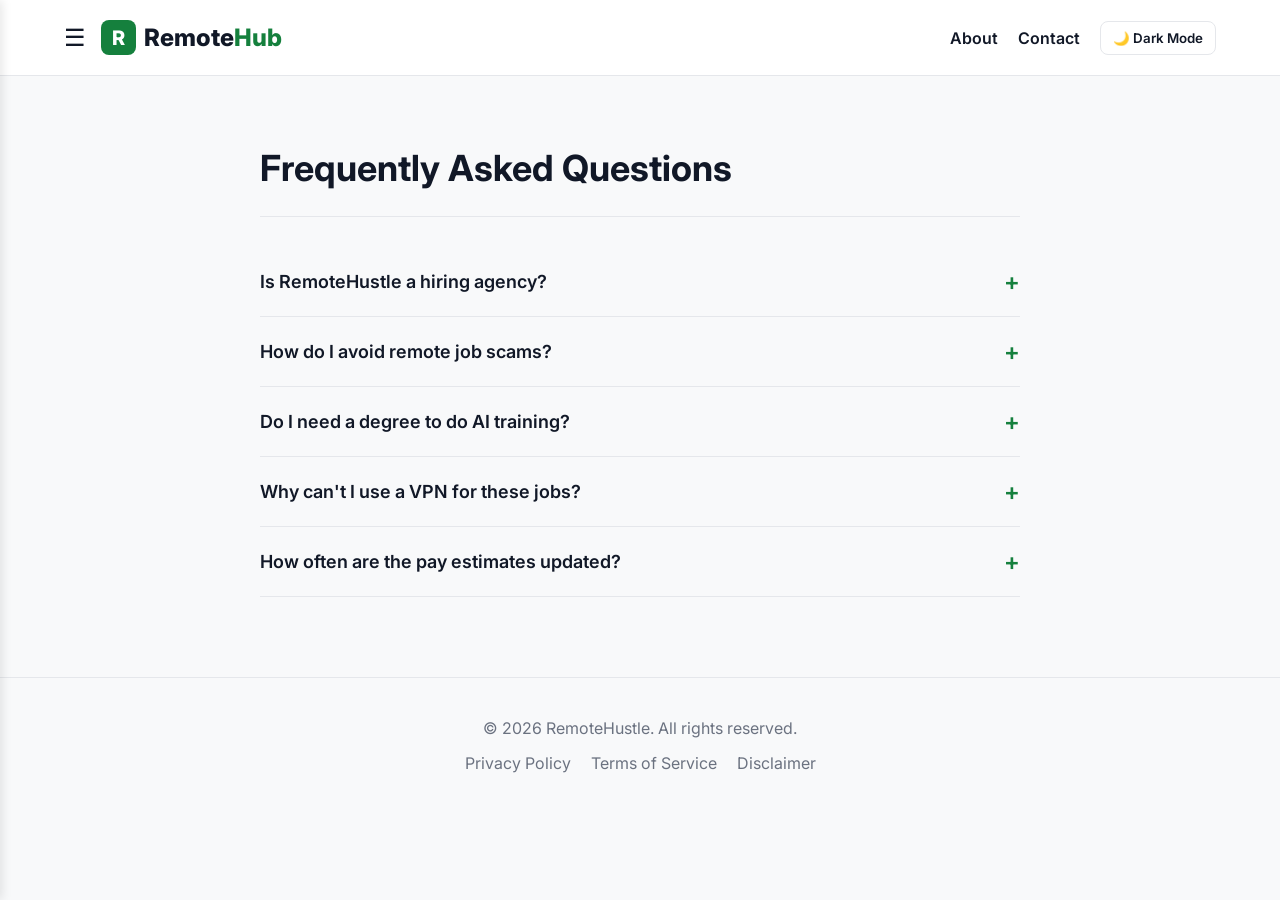
==== faq.html @ 210f159b "Initial commit: RemoteHub website" ====
﻿<!DOCTYPE html>
<html lang="en">
<head>
    <meta charset="UTF-8">
    <meta name="viewport" content="width=device-width, initial-scale=1.0">
    <title>Frequently Asked Questions | RemoteHustle</title>
    <link rel="stylesheet" href="style.css">
    <link href="https://fonts.googleapis.com/css2?family=Inter:wght@400;600;800&display=swap" rel="stylesheet">
    <script>
        if (localStorage.getItem('theme') === 'dark') {
            document.documentElement.classList.add('dark-mode');
            document.addEventListener('DOMContentLoaded', () => {
                document.body.classList.add('dark-mode');
                const btn = document.getElementById('theme-toggle');
                if(btn) btn.textContent = '☀️ Light Mode';
            });
        }
    </script>
    
</head>
<body>
            <header>
        <div style="display: flex; align-items: center; gap: 15px;">
            <button id="menu-btn" style="background: none; border: none; font-size: 24px; cursor: pointer; color: var(--text-main);">☰</button>
            <a href="index.html" class="logo" style="text-decoration: none; display: flex; align-items: center; gap: 8px;">
                <div style="background: var(--primary); color: white; width: 35px; height: 35px; border-radius: 8px; display: flex; justify-content: center; align-items: center; font-weight: 800; font-size: 20px;">R</div>
                <span style="font-weight: 800; color: var(--text-main);">Remote<span style="color: var(--primary);">Hub</span></span>
            </a>
        </div>
        <div class="nav-links">
            <a href="legal/about.html">About</a>
            <a href="legal/contact.html">Contact</a>
            <button id="theme-toggle">🌙 Dark Mode</button>
        </div>
    </header>
    <main class="legal-container">
        <h1>Frequently Asked Questions</h1>
        
        <div class="faq-item">
            <button class="faq-question">Is RemoteHustle a hiring agency? <span class="plus">+</span></button>
            <div class="faq-answer"><p>No. We are an information and research platform. We do not hire anyone, nor do we collect application fees. We simply review and explain how legitimate remote platforms work.</p></div>
        </div>
        
        <div class="faq-item">
            <button class="faq-question">How do I avoid remote job scams? <span class="plus">+</span></button>
            <div class="faq-answer"><p>Never pay money to get a job. If a "recruiter" asks you to pay for training, equipment, or a background check before you are hired, it is a scam. Also, be wary of anyone who wants to communicate only via WhatsApp or Telegram.</p></div>
        </div>

        <div class="faq-item">
            <button class="faq-question">Do I need a degree to do AI training? <span class="plus">+</span></button>
            <div class="faq-answer"><p>For most general AI training projects, a degree is not strictly required. However, you must have excellent reading and writing skills in English. Specialized projects (like coding or medical AI) will require specific expertise.</p></div>
        </div>

        <div class="faq-item">
            <button class="faq-question">Why can't I use a VPN for these jobs? <span class="plus">+</span></button>
            <div class="faq-answer"><p>Most AI training platforms (like Outlier or DataAnnotation) strictly monitor IP addresses for tax and security reasons. If you use a VPN to mask your location, their automated systems will flag your account, and you will be banned.</p></div>
        </div>

        <div class="faq-item">
            <button class="faq-question">How often are the pay estimates updated? <span class="plus">+</span></button>
            <div class="faq-answer"><p>We update our calculators and pay estimates whenever a platform changes its pay structure. However, please remember that pay depends heavily on the specific project you are assigned to and the country you live in.</p></div>
        </div>
    </main>
    <footer>
        <p>&copy; 2026 RemoteHustle. All rights reserved.</p>
        <div class="footer-links">
            <a href="legal/privacy.html">Privacy Policy</a>
            <a href="legal/terms.html">Terms of Service</a>
            <a href="legal/disclaimer.html">Disclaimer</a>
        </div>
    </footer>
    
        <div id="sidebar" class="sidebar">
        <button id="close-btn" class="close-btn">&times;</button>
        <div style="margin-top: 50px;">
            <a href="index.html" class="sidebar-link">Home</a>
            <a href="legal/about.html" class="sidebar-link">About Mark</a>
            <a href="legal/contact.html" class="sidebar-link">Contact</a>
            <a href="legal/privacy.html" class="sidebar-link">Privacy Policy</a>
            <a href="legal/terms.html" class="sidebar-link">Terms of Service</a>
            <a href="legal/disclaimer.html" class="sidebar-link">Disclaimer</a>
            <a href="faq.html" class="sidebar-link">FAQs</a>
        </div>
    </div>
    
    <script src="${prefix}script.js"></script>
</body>
</html>
---- style.css ----
﻿/* --- GLOBAL VARIABLES (Colors & Fonts) --- */
:root {
    --bg-color: #f8f9fa;
    --text-main: #111827;
    --text-muted: #6b7280;
    --card-bg: #ffffff;
    --primary: #15803d; /* Premium Green */
    --primary-hover: #166534;
    --border: #e5e7eb;
}

/* Dark Mode Variables */
body.dark-mode, html.dark-mode {
    --bg-color: #0f172a;
    --text-main: #f8fafc;
    --text-muted: #94a3b8;
    --card-bg: #1e293b;
    --border: #334155;
}

* {
    margin: 0;
    padding: 0;
    box-sizing: border-box;
    font-family: 'Inter', sans-serif;
}

body {
    background-color: var(--bg-color);
    color: var(--text-main);
    transition: background-color 0.3s, color 0.3s;
}

/* --- NAVIGATION --- */
header {
    display: flex;
    justify-content: space-between;
    align-items: center;
    padding: 20px 5%;
    background-color: var(--card-bg);
    border-bottom: 1px solid var(--border);
}

.logo {
    font-size: 24px;
    font-weight: 800;
}
.logo span { color: var(--primary); }

.nav-links {
    display: flex;
    gap: 20px;
    align-items: center;
}

.nav-links a {
    text-decoration: none;
    color: var(--text-main);
    font-weight: 600;
}

#theme-toggle {
    background: none;
    border: 1px solid var(--border);
    padding: 8px 12px;
    border-radius: 8px;
    cursor: pointer;
    color: var(--text-main);
    font-weight: 600;
}

/* --- HERO SECTION --- */
.hero {
    text-align: center;
    padding: 80px 20px;
}

.hero h1 {
    font-size: 48px;
    font-weight: 800;
    margin-bottom: 15px;
}

.hero p {
    color: var(--text-muted);
    font-size: 18px;
    margin-bottom: 40px;
}

.search-container {
    display: flex;
    max-width: 600px;
    margin: 0 auto;
    gap: 10px;
}

.search-container input {
    flex: 1;
    padding: 15px 20px;
    border: 1px solid var(--border);
    border-radius: 8px;
    font-size: 16px;
    background-color: var(--card-bg);
    color: var(--text-main);
}

.search-container button {
    padding: 15px 30px;
    background-color: var(--primary);
    color: white;
    border: none;
    border-radius: 8px;
    font-weight: 600;
    cursor: pointer;
}

/* --- FILTERS & GRID --- */
.jobs-section {
    max-width: 1200px;
    margin: 0 auto;
    padding: 20px;
}

.filters {
    display: flex;
    gap: 10px;
    margin-bottom: 30px;
    flex-wrap: wrap;
}

.filter-btn {
    padding: 10px 20px;
    border: 1px solid var(--border);
    background-color: var(--card-bg);
    border-radius: 30px;
    cursor: pointer;
    font-weight: 600;
    color: var(--text-muted);
    transition: all 0.2s;
}

.filter-btn:hover, .filter-btn.active {
    background-color: var(--primary);
    color: white;
    border-color: var(--primary);
}

.job-grid {
    display: grid;
    grid-template-columns: repeat(auto-fill, minmax(300px, 1fr));
    gap: 25px;
}

/* --- JOB CARDS --- */
.job-card {
    background-color: var(--card-bg);
    border: 1px solid var(--border);
    border-radius: 12px;
    padding: 25px;
    text-decoration: none;
    color: var(--text-main);
    display: flex;
    flex-direction: column;
    transition: transform 0.2s, box-shadow 0.2s;
}

.job-card:hover {
    transform: translateY(-5px);
    box-shadow: 0 10px 25px rgba(0,0,0,0.1);
    border-color: var(--primary);
}

.card-header {
    display: flex;
    justify-content: space-between;
    align-items: flex-start;
    margin-bottom: 20px;
}

.card-header h3 {
    font-size: 20px;
    font-weight: 600;
}

.tag {
    background-color: #dcfce7;
    color: #166534;
    padding: 5px 10px;
    border-radius: 20px;
    font-size: 12px;
    font-weight: 600;
}

.pay {
    font-size: 18px;
    color: var(--text-muted);
    margin-bottom: 10px;
}

.pay strong {
    color: var(--primary);
    font-size: 24px;
}

.desc {
    color: var(--text-muted);
    font-size: 14px;
    line-height: 1.5;
    margin-bottom: 20px;
}

.card-footer {
    margin-top: auto;
    font-weight: 600;
    color: var(--primary);
}

/* --- FOOTER --- */
footer {
    border-top: 1px solid var(--border);
    padding: 40px 5%;
    text-align: center;
    margin-top: 80px;
    color: var(--text-muted);
}

.footer-links {
    margin-top: 15px;
    display: flex;
    justify-content: center;
    gap: 20px;
    flex-wrap: wrap;
}

.footer-links a {
    color: var(--text-muted);
    text-decoration: none;
}

/* --- MOBILE RESPONSIVENESS --- */
@media (max-width: 768px) {
    .hero h1 { font-size: 32px; }
    .search-container { flex-direction: column; }
    .job-grid { grid-template-columns: 1fr; }
}
/* --- ARTICLE & BLOG PAGES --- */
.article-container {
    max-width: 800px;
    margin: 40px auto;
    padding: 0 20px;
    line-height: 1.8;
    font-size: 18px;
}

.article-container h1 {
    font-size: 40px;
    margin-bottom: 10px;
    line-height: 1.2;
}

.article-meta {
    color: var(--text-muted);
    font-size: 14px;
    margin-bottom: 30px;
    border-bottom: 1px solid var(--border);
    padding-bottom: 20px;
}

.article-container h2 {
    margin-top: 40px;
    margin-bottom: 15px;
    font-size: 26px;
}

.article-container p {
    margin-bottom: 20px;
    color: var(--text-main);
}

.lead {
    font-size: 22px;
    font-weight: 600;
    color: var(--text-muted);
}

/* Ad Slots */
.ad-slot {
    background-color: var(--border);
    color: var(--text-muted);
    text-align: center;
    padding: 40px 20px;
    margin: 30px 0;
    border-radius: 8px;
    border: 1px dashed #999;
}

/* --- CALCULATOR BOX --- */
.calculator-box {
    background-color: var(--card-bg);
    border: 1px solid var(--border);
    padding: 30px;
    border-radius: 12px;
    margin: 30px 0;
    box-shadow: 0 4px 15px rgba(0,0,0,0.05);
}

.calculator-box label {
    display: block;
    font-weight: 600;
    margin-bottom: 10px;
    margin-top: 15px;
}

.calculator-box input[type="range"] {
    width: 100%;
    cursor: pointer;
    accent-color: var(--primary);
}

.calc-result {
    margin-top: 30px;
    padding-top: 20px;
    border-top: 1px solid var(--border);
    font-size: 20px;
    text-align: center;
}

.calc-result strong {
    color: var(--primary);
    font-size: 28px;
    display: block;
    margin-top: 10px;
}

/* --- FAQ ACCORDION --- */
.faq-title {
    margin-top: 50px;
    border-top: 1px solid var(--border);
    padding-top: 30px;
}

.faq-item {
    border-bottom: 1px solid var(--border);
}

.faq-question {
    width: 100%;
    text-align: left;
    background: none;
    border: none;
    padding: 20px 0;
    font-size: 18px;
    font-weight: 600;
    color: var(--text-main);
    cursor: pointer;
    display: flex;
    justify-content: space-between;
    align-items: center;
}

.faq-answer {
    display: none; /* Hidden by default */
    padding-bottom: 20px;
    color: var(--text-muted);
}

/* When active */
.faq-item.active .faq-answer {
    display: block;
}
.faq-item.active .plus {
    transform: rotate(45deg);
}
.plus {
    transition: transform 0.3s ease;
    font-size: 24px;
    color: var(--primary);
}

/* --- LEGAL & INFO PAGES --- */
.legal-container {
    max-width: 800px;
    margin: 60px auto;
    padding: 0 20px;
    line-height: 1.8;
    font-size: 18px;
}
.legal-container h1 {
    font-size: 36px;
    margin-bottom: 30px;
    border-bottom: 1px solid var(--border);
    padding-bottom: 15px;
}
.legal-container h2 {
    font-size: 24px;
    margin-top: 30px;
    margin-bottom: 15px;
}
.legal-container p {
    margin-bottom: 20px;
    color: var(--text-muted);
}

/* --- UPGRADED HERO SECTION --- */
.hero {
    padding: 100px 20px;
    background: linear-gradient(180deg, var(--card-bg) 0%, var(--bg-color) 100%);
}
.hero-content {
    max-width: 800px;
    margin: 0 auto;
}
.hero-badge {
    background: var(--primary);
    color: white;
    padding: 6px 16px;
    border-radius: 20px;
    font-size: 14px;
    font-weight: 600;
    display: inline-block;
    margin-bottom: 20px;
    text-transform: uppercase;
    letter-spacing: 1px;
}
.hero h1 {
    font-size: 56px;
    letter-spacing: -1px;
    line-height: 1.1;
}
.hero p {
    font-size: 20px;
    max-width: 600px;
    margin: 0 auto 40px auto;
}

/* --- UPGRADED JOB CARDS (WITH IMAGES) --- */
.job-card {
    padding: 0; /* Remove padding to let image touch edges */
    overflow: hidden;
}
.card-image {
    width: 100%;
    height: 180px;
    background-size: cover;
    background-position: center;
    border-bottom: 1px solid var(--border);
    transition: transform 0.3s ease;
}
.job-card:hover .card-image {
    transform: scale(1.05); /* Subtle zoom effect on hover */
}
.card-content {
    padding: 25px;
    display: flex;
    flex-direction: column;
    flex: 1;
}

/* --- SLIDING SIDEBAR --- */
.sidebar {
    position: fixed;
    top: 0;
    left: -250px; /* Hidden by default */
    width: 250px;
    height: 100%;
    background-color: var(--card-bg);
    border-right: 1px solid var(--border);
    z-index: 1000;
    transition: left 0.3s ease;
    padding: 20px;
    box-shadow: 2px 0 10px rgba(0,0,0,0.1);
}
.sidebar.open {
    left: 0; /* Slide in */
}
.close-btn {
    background: none;
    border: none;
    font-size: 30px;
    cursor: pointer;
    color: var(--text-main);
    position: absolute;
    top: 10px;
    right: 20px;
}
.sidebar-link {
    display: block;
    padding: 15px 0;
    text-decoration: none;
    color: var(--text-main);
    font-weight: 600;
    border-bottom: 1px solid var(--border);
    transition: color 0.2s;
}
.sidebar-link:hover {
    color: var(--primary);
}

/* --- HEADER SEARCH BAR --- */
.header-search {
    display: flex;
    align-items: center;
    background-color: var(--bg-color);
    border: 1px solid var(--border);
    border-radius: 30px;
    padding: 5px 5px 5px 15px;
    flex: 1;
    max-width: 400px;
    margin: 0 20px;
}
.header-search input {
    border: none;
    background: transparent;
    outline: none;
    color: var(--text-main);
    width: 100%;
    font-size: 14px;
}
.header-search button {
    background-color: var(--primary);
    color: white;
    border: none;
    border-radius: 50%;
    width: 32px;
    height: 32px;
    cursor: pointer;
    display: flex;
    justify-content: center;
    align-items: center;
}

/* Hide search text on mobile, show only icon */
@media (max-width: 768px) {
    .header-search { 
        max-width: 40px; 
        padding: 5px; 
        margin: 0 10px;
    }
    .header-search input { display: none; }
}

.card-image { position: relative; overflow: hidden; }

/* --- LIVE SEARCH DROPDOWN --- */
.search-dropdown {
    position: absolute;
    top: 110%;
    left: 0;
    width: 100%;
    background: var(--card-bg);
    border: 1px solid var(--border);
    border-radius: 8px;
    box-shadow: 0 10px 25px rgba(0,0,0,0.2);
    display: none; /* Hidden by default */
    flex-direction: column;
    z-index: 999;
    max-height: 300px;
    overflow-y: auto;
}
.search-dropdown.active {
    display: flex;
}
.search-dropdown-item {
    padding: 12px 15px;
    display: flex;
    justify-content: space-between;
    align-items: center;
    border-bottom: 1px solid var(--border);
    text-decoration: none;
    color: var(--text-main);
    transition: background 0.2s;
}
.search-dropdown-item:hover {
    background: var(--bg-color);
}
.search-dropdown-item h4 {
    margin: 0;
    font-size: 15px;
}
.search-dropdown-item span {
    font-size: 12px;
    color: var(--primary);
    font-weight: 600;
}

/* --- HERO WATERMARK --- */
.hero {
    position: relative;
    overflow: hidden;
    background: linear-gradient(180deg, var(--card-bg) 0%, var(--bg-color) 100%);
}

/* The Watermark Pattern Layer */
.hero::before {
    content: "";
    position: absolute;
    top: 0; left: 0; right: 0; bottom: 0;
    /* Using SVG data URI for tech icons (laptop, wifi, chart, code) */
    background-image: url("data:image/svg+xml,%3Csvg width='60' height='60' viewBox='0 0 60 60' xmlns='http://www.w3.org/2000/svg'%3E%3Cg fill='none' fill-rule='evenodd'%3E%3Cg fill='%2315803d' fill-opacity='0.08'%3E%3Cpath d='M36 34v-4h-2v4h-4v2h4v4h2v-4h4v-2h-4zm0-30V0h-2v4h-4v2h4v4h2V6h4V4h-4zM6 34v-4H4v4H0v2h4v4h2v-4h4v-2H6zM6 4V0H4v4H0v2h4v4h2V6h4V4H6z'/%3E%3C/g%3E%3C/g%3E%3C/svg%3E");
    z-index: 0;
    pointer-events: none;
}

/* Make sure the text stays above the watermark */
.hero-content {
    position: relative;
    z-index: 1;
}
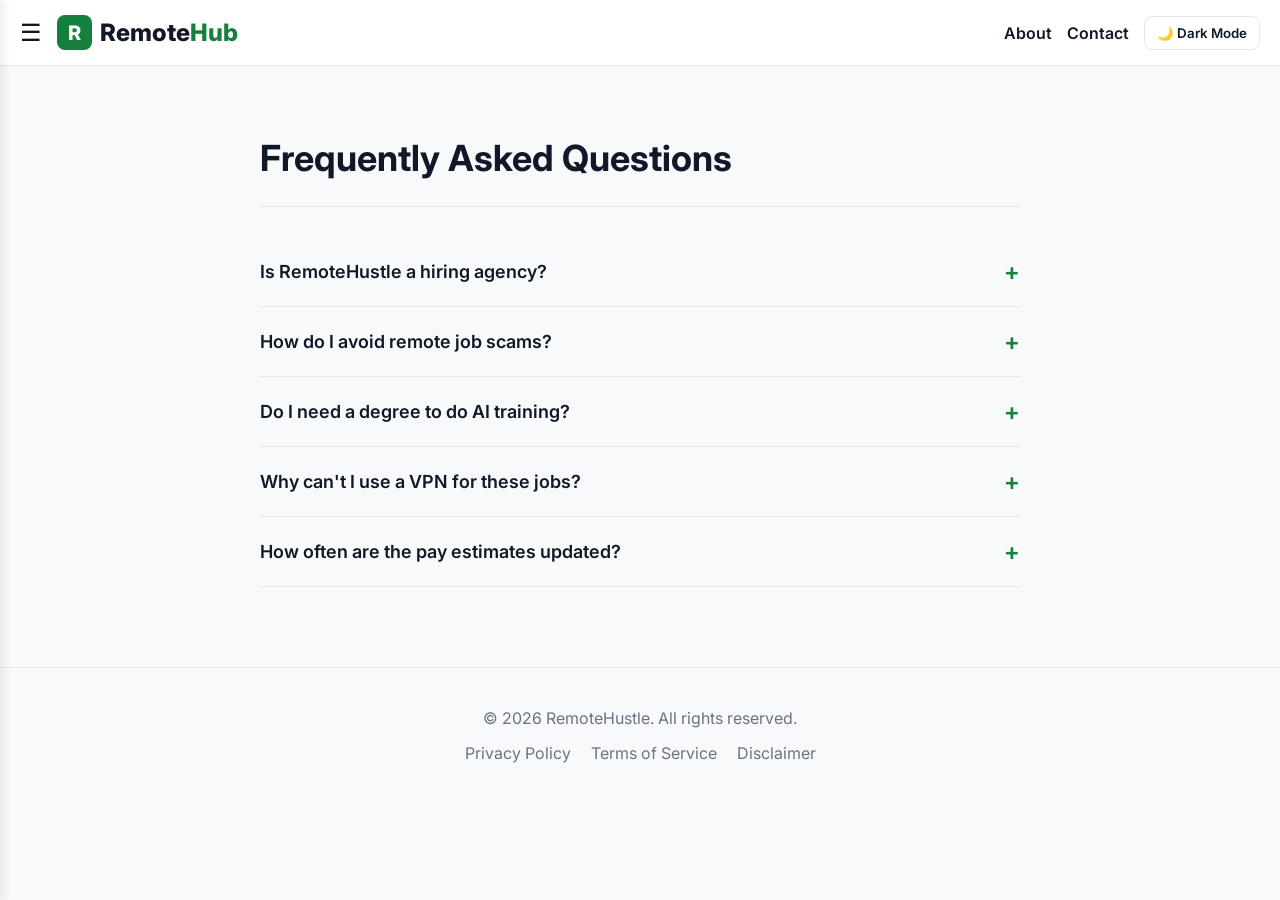
==== commit 61fdb387: "Added Google AdSense verification code to all pages" ====
--- a/faq.html
+++ b/faq.html
@@ -17,6 +17,8 @@
         }
     </script>
     
+    <!-- GOOGLE ADSENSE CODE -->
+    <script async src="https://pagead2.googlesyndication.com/pagead/js/adsbygoogle.js?client=ca-pub-7869390421400564" crossorigin="anonymous"></script>
 </head>
 <body>
             <header>
@@ -83,10 +85,14 @@
         </div>
     </div>
     
-    <script src="${prefix}script.js"></script>
+    
+    <script src="script.js" defer></script>
 </body>
 </html>
 
 
 
 
+
+
+
--- a/style.css
+++ b/style.css
@@ -283,16 +283,7 @@
     color: var(--text-muted);
 }
 
-/* Ad Slots */
-.ad-slot {
-    background-color: var(--border);
-    color: var(--text-muted);
-    text-align: center;
-    padding: 40px 20px;
-    margin: 30px 0;
-    border-radius: 8px;
-    border: 1px dashed #999;
-}
+
 
 /* --- CALCULATOR BOX --- */
 .calculator-box {
@@ -606,3 +597,117 @@
     position: relative;
     z-index: 1;
 }
+
+
+/* --- STRICT MOBILE FIT --- */
+html, body {
+    max-width: 100vw;
+    overflow-x: hidden; /* Stops horizontal scrolling */
+}
+
+/* --- RESPONSIVE HEADER & SEARCH FOR MOBILE --- */
+@media (max-width: 768px) {
+    header {
+        flex-wrap: wrap; /* Allows items to drop to the next line */
+        padding: 15px;
+        gap: 15px;
+    }
+    
+    /* Make the search bar take the full width on mobile */
+    .header-search {
+        order: 3; /* Pushes it to the bottom of the header */
+        width: 100%;
+        max-width: 100%;
+        margin: 0;
+    }
+    
+    /* Adjust hero text so it doesn't overflow */
+    .hero h1 {
+        font-size: 36px !important;
+    }
+    .hero p {
+        font-size: 16px !important;
+    }
+    
+    /* Make sure job cards don't overflow */
+    .job-grid {
+        grid-template-columns: 1fr !important;
+    }
+}
+
+/* --- FIXED MOBILE HEADER --- */
+header {
+    display: flex;
+    justify-content: space-between;
+    align-items: center;
+    padding: 15px 20px;
+    background-color: var(--card-bg);
+    border-bottom: 1px solid var(--border);
+    position: sticky;
+    top: 0;
+    z-index: 100;
+}
+
+.nav-links {
+    display: flex;
+    align-items: center;
+    gap: 15px;
+}
+
+@media (max-width: 600px) {
+    /* Hide the About/Contact text on mobile to save space */
+    .nav-text {
+        display: none !important;
+    }
+    
+    .hero {
+        padding: 30px 20px 20px 20px; /* Less white space at the top */
+    }
+}
+
+/* --- FIX THEME BUTTON ON MOBILE --- */
+#theme-toggle {
+    white-space: nowrap; /* Prevents the text from dropping to the next line */
+}
+
+@media (max-width: 600px) {
+    /* Shrink the Dark Mode button text so it fits nicely */
+    #theme-toggle {
+        font-size: 13px !important;
+        padding: 6px 10px !important;
+    }
+    
+    /* Optional: Slightly shrink the logo text to give more room */
+    .logo span {
+        font-size: 20px;
+    }
+}
+
+/* --- FORCE HEADER ON ONE LINE MOBILE --- */
+@media (max-width: 600px) {
+    header {
+        display: flex;
+        flex-direction: row !important;
+        flex-wrap: nowrap !important; /* Stops anything from dropping down */
+        justify-content: space-between;
+        padding: 10px 15px;
+    }
+    
+    /* Shrink the theme button text significantly on mobile */
+    #theme-toggle {
+        font-size: 11px !important; /* Smaller font */
+        padding: 5px 8px !important;
+        white-space: nowrap !important; /* Forces one line */
+        margin: 0 !important;
+    }
+    
+    /* Make sure the logo doesn't take up too much space */
+    .logo span {
+        font-size: 18px !important;
+    }
+    
+    /* Adjust gap to save space */
+    .nav-links {
+        gap: 5px !important;
+    }
+}
